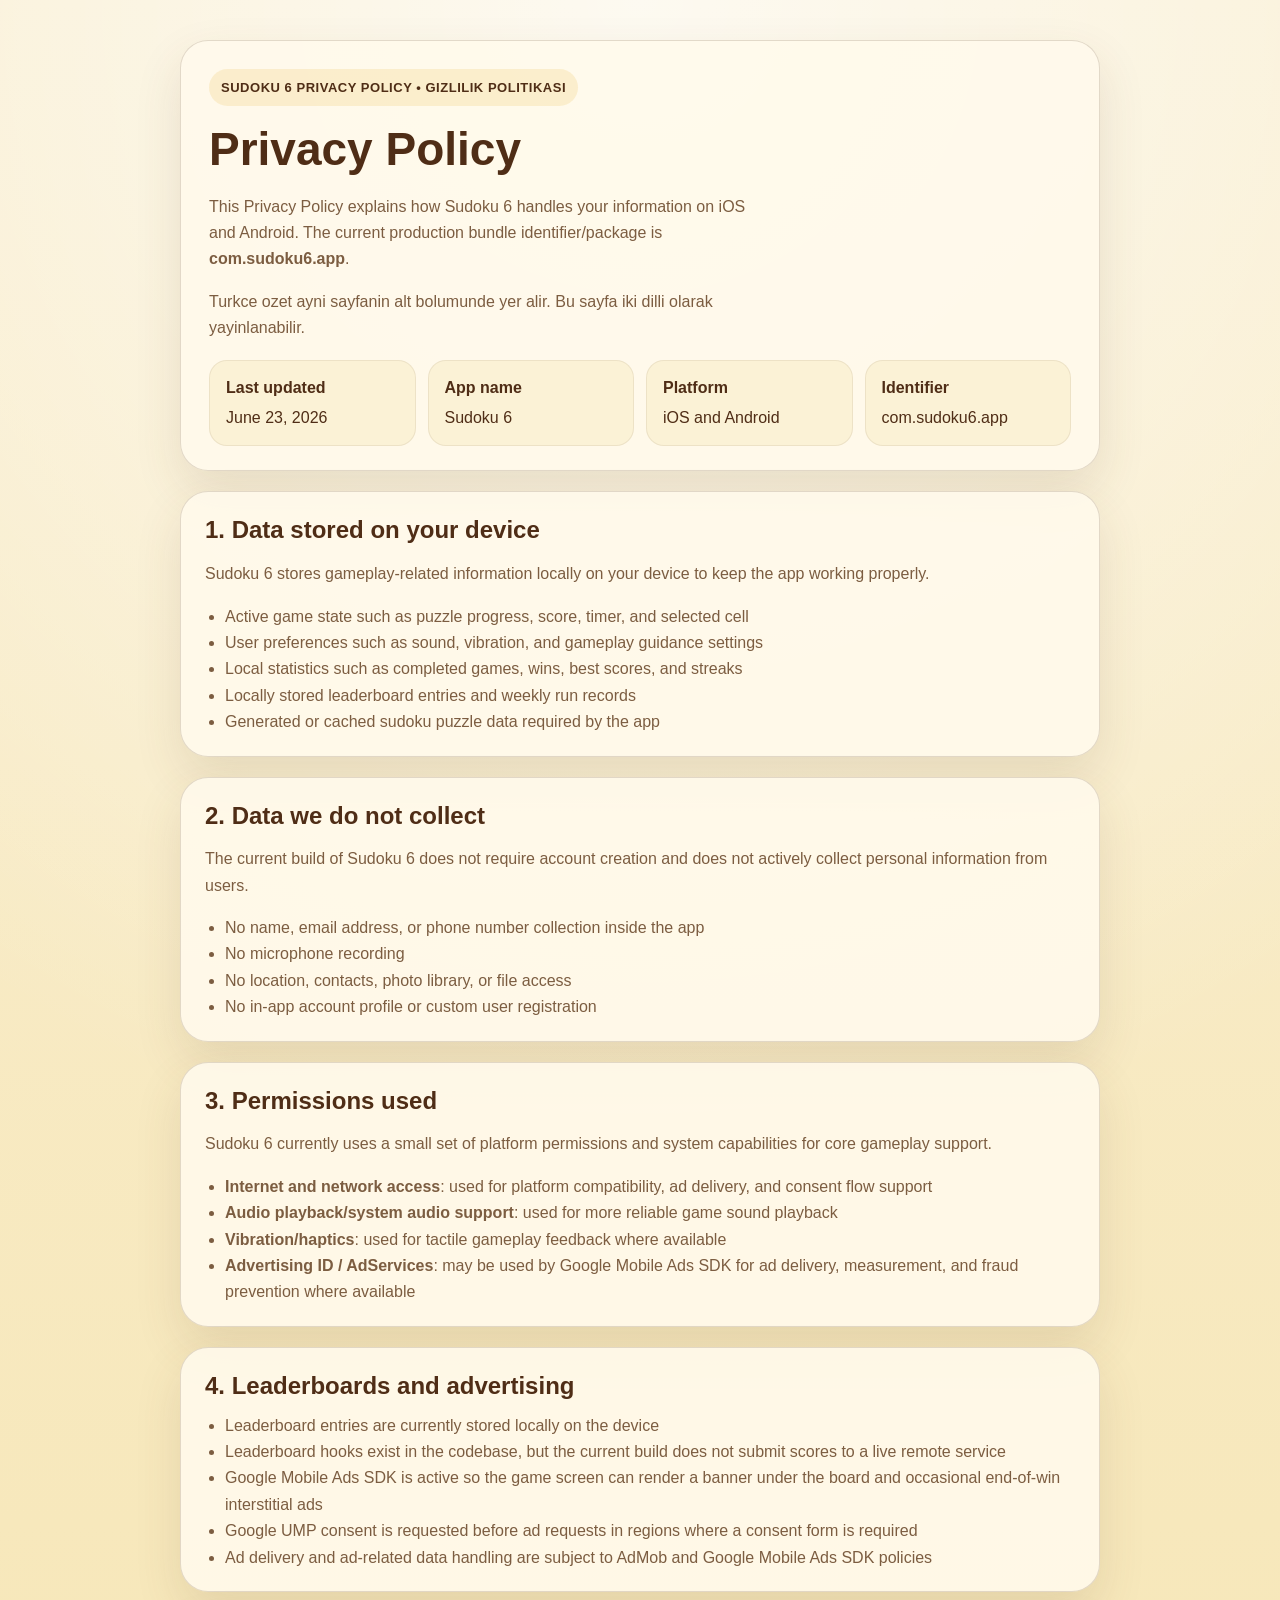
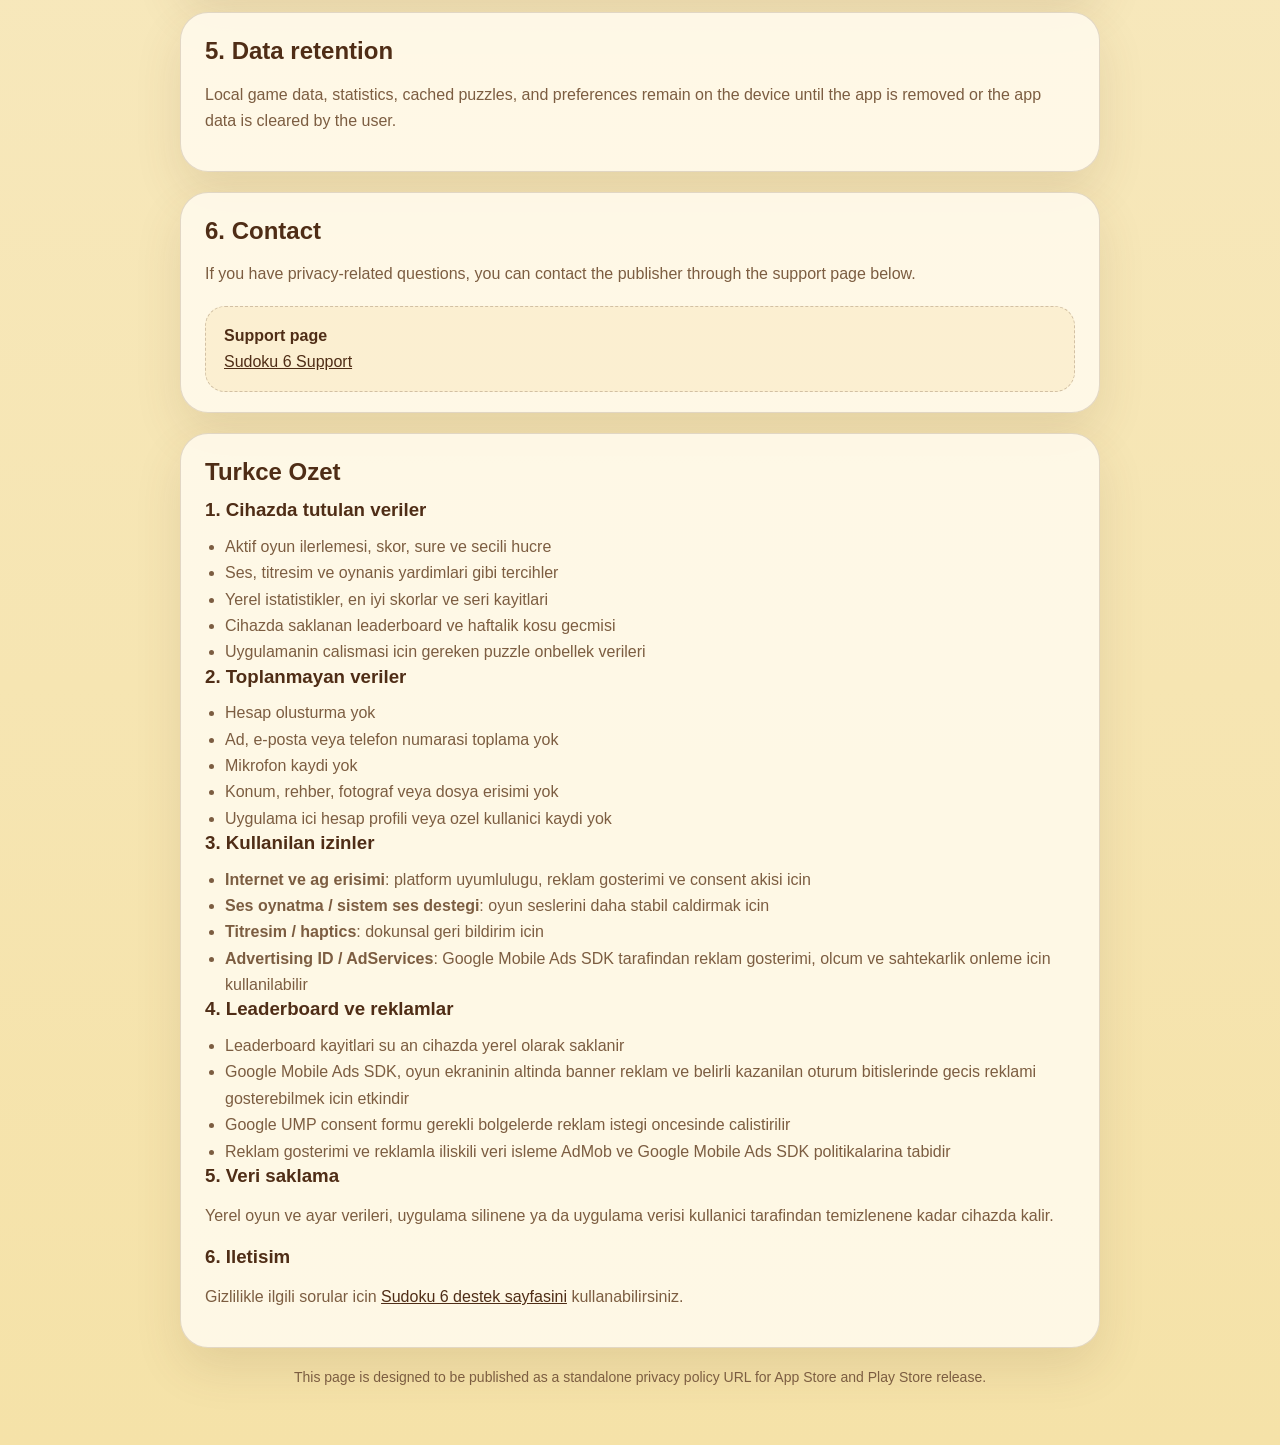
==== privacy.html @ 0a0fb77b "Add Sudoku 6 store pages" ====
<!DOCTYPE html>
<html lang="en">
  <head>
    <meta charset="utf-8" />
    <meta name="viewport" content="width=device-width, initial-scale=1" />
    <title>Sudoku 6 Privacy Policy</title>
    <meta
      name="description"
      content="Privacy policy for Sudoku 6 on iOS and Android, package and bundle identifier com.sudoku6.app."
    />
    <style>
      :root {
        color-scheme: light;
        --paper: #f7e8bf;
        --paper-soft: #fbf2d6;
        --ink: #4f2d16;
        --ink-soft: #7c5d41;
        --accent: #e6b63c;
        --line: rgba(79, 45, 22, 0.16);
        --shadow: 0 20px 48px rgba(95, 63, 29, 0.12);
      }

      * {
        box-sizing: border-box;
      }

      body {
        margin: 0;
        font-family: "Segoe UI", Tahoma, Geneva, Verdana, sans-serif;
        line-height: 1.65;
        color: var(--ink);
        background:
          radial-gradient(circle at top, rgba(255, 255, 255, 0.7), transparent 38%),
          linear-gradient(180deg, #f9eed0 0%, #f5e2a8 100%);
      }

      .shell {
        width: min(920px, calc(100% - 32px));
        margin: 40px auto 56px;
      }

      .hero,
      .card {
        background: rgba(255, 250, 235, 0.9);
        border: 1px solid var(--line);
        border-radius: 28px;
        box-shadow: var(--shadow);
      }

      .hero {
        padding: 28px 28px 24px;
        margin-bottom: 20px;
      }

      .badge {
        display: inline-flex;
        align-items: center;
        gap: 8px;
        padding: 8px 12px;
        border-radius: 999px;
        background: rgba(230, 182, 60, 0.18);
        color: var(--ink);
        font-size: 13px;
        font-weight: 700;
        letter-spacing: 0.04em;
        text-transform: uppercase;
      }

      h1,
      h2,
      h3 {
        margin: 0 0 12px;
        line-height: 1.2;
      }

      h1 {
        font-size: clamp(32px, 4vw, 46px);
        margin-top: 16px;
      }

      h2 {
        font-size: 24px;
      }

      p,
      li {
        color: var(--ink-soft);
        font-size: 16px;
      }

      .hero p {
        max-width: 62ch;
        margin-bottom: 0;
      }

      .meta {
        display: grid;
        grid-template-columns: repeat(auto-fit, minmax(180px, 1fr));
        gap: 12px;
        margin-top: 18px;
      }

      .meta-item {
        padding: 14px 16px;
        border-radius: 18px;
        background: var(--paper-soft);
        border: 1px solid rgba(79, 45, 22, 0.08);
      }

      .meta-item strong {
        display: block;
        color: var(--ink);
        margin-bottom: 4px;
      }

      .grid {
        display: grid;
        gap: 20px;
      }

      .card {
        padding: 24px 24px 20px;
      }

      ul {
        margin: 0;
        padding-left: 20px;
      }

      .contact {
        margin-top: 18px;
        padding: 16px 18px;
        border-radius: 20px;
        background: rgba(230, 182, 60, 0.12);
        border: 1px dashed rgba(79, 45, 22, 0.24);
      }

      a {
        color: var(--ink);
      }

      .footer {
        margin-top: 18px;
        text-align: center;
        color: var(--ink-soft);
        font-size: 14px;
      }

      @media (max-width: 640px) {
        .shell {
          width: min(100% - 20px, 920px);
          margin: 20px auto 32px;
        }

        .hero,
        .card {
          border-radius: 22px;
        }

        .hero,
        .card {
          padding: 20px 18px;
        }
      }
    </style>
  </head>
  <body>
    <main class="shell">
      <section class="hero">
        <span class="badge">Sudoku 6 Privacy Policy • Gizlilik Politikasi</span>
        <h1>Privacy Policy</h1>
        <p>
          This Privacy Policy explains how Sudoku 6 handles your information on iOS and Android.
          The current production bundle identifier/package is <strong>com.sudoku6.app</strong>.
        </p>
        <p>
          Turkce ozet ayni sayfanin alt bolumunde yer alir. Bu sayfa iki dilli olarak yayinlanabilir.
        </p>

        <div class="meta">
          <div class="meta-item">
            <strong>Last updated</strong>
            <span>June 23, 2026</span>
          </div>
          <div class="meta-item">
            <strong>App name</strong>
            <span>Sudoku 6</span>
          </div>
          <div class="meta-item">
            <strong>Platform</strong>
            <span>iOS and Android</span>
          </div>
          <div class="meta-item">
            <strong>Identifier</strong>
            <span>com.sudoku6.app</span>
          </div>
        </div>
      </section>

      <section class="grid">
        <article class="card">
          <h2>1. Data stored on your device</h2>
          <p>Sudoku 6 stores gameplay-related information locally on your device to keep the app working properly.</p>
          <ul>
            <li>Active game state such as puzzle progress, score, timer, and selected cell</li>
            <li>User preferences such as sound, vibration, and gameplay guidance settings</li>
            <li>Local statistics such as completed games, wins, best scores, and streaks</li>
            <li>Locally stored leaderboard entries and weekly run records</li>
            <li>Generated or cached sudoku puzzle data required by the app</li>
          </ul>
        </article>

        <article class="card">
          <h2>2. Data we do not collect</h2>
          <p>The current build of Sudoku 6 does not require account creation and does not actively collect personal information from users.</p>
          <ul>
            <li>No name, email address, or phone number collection inside the app</li>
            <li>No microphone recording</li>
            <li>No location, contacts, photo library, or file access</li>
            <li>No in-app account profile or custom user registration</li>
          </ul>
        </article>

        <article class="card">
          <h2>3. Permissions used</h2>
          <p>Sudoku 6 currently uses a small set of platform permissions and system capabilities for core gameplay support.</p>
          <ul>
            <li><strong>Internet and network access</strong>: used for platform compatibility, ad delivery, and consent flow support</li>
            <li><strong>Audio playback/system audio support</strong>: used for more reliable game sound playback</li>
            <li><strong>Vibration/haptics</strong>: used for tactile gameplay feedback where available</li>
            <li><strong>Advertising ID / AdServices</strong>: may be used by Google Mobile Ads SDK for ad delivery, measurement, and fraud prevention where available</li>
          </ul>
        </article>

        <article class="card">
          <h2>4. Leaderboards and advertising</h2>
          <ul>
            <li>Leaderboard entries are currently stored locally on the device</li>
            <li>Leaderboard hooks exist in the codebase, but the current build does not submit scores to a live remote service</li>
            <li>Google Mobile Ads SDK is active so the game screen can render a banner under the board and occasional end-of-win interstitial ads</li>
            <li>Google UMP consent is requested before ad requests in regions where a consent form is required</li>
            <li>Ad delivery and ad-related data handling are subject to AdMob and Google Mobile Ads SDK policies</li>
          </ul>
        </article>

        <article class="card">
          <h2>5. Data retention</h2>
          <p>
            Local game data, statistics, cached puzzles, and preferences remain on the device
            until the app is removed or the app data is cleared by the user.
          </p>
        </article>

        <article class="card">
          <h2>6. Contact</h2>
          <p>
            If you have privacy-related questions, you can contact the publisher through the support page below.
          </p>
          <div class="contact">
            <strong>Support page</strong><br />
            <a href="support.html">Sudoku 6 Support</a>
          </div>
        </article>

        <article class="card">
          <h2>Turkce Ozet</h2>
          <h3>1. Cihazda tutulan veriler</h3>
          <ul>
            <li>Aktif oyun ilerlemesi, skor, sure ve secili hucre</li>
            <li>Ses, titresim ve oynanis yardimlari gibi tercihler</li>
            <li>Yerel istatistikler, en iyi skorlar ve seri kayitlari</li>
            <li>Cihazda saklanan leaderboard ve haftalik kosu gecmisi</li>
            <li>Uygulamanin calismasi icin gereken puzzle onbellek verileri</li>
          </ul>

          <h3>2. Toplanmayan veriler</h3>
          <ul>
            <li>Hesap olusturma yok</li>
            <li>Ad, e-posta veya telefon numarasi toplama yok</li>
            <li>Mikrofon kaydi yok</li>
            <li>Konum, rehber, fotograf veya dosya erisimi yok</li>
            <li>Uygulama ici hesap profili veya ozel kullanici kaydi yok</li>
          </ul>

          <h3>3. Kullanilan izinler</h3>
          <ul>
            <li><strong>Internet ve ag erisimi</strong>: platform uyumlulugu, reklam gosterimi ve consent akisi icin</li>
            <li><strong>Ses oynatma / sistem ses destegi</strong>: oyun seslerini daha stabil caldirmak icin</li>
            <li><strong>Titresim / haptics</strong>: dokunsal geri bildirim icin</li>
            <li><strong>Advertising ID / AdServices</strong>: Google Mobile Ads SDK tarafindan reklam gosterimi, olcum ve sahtekarlik onleme icin kullanilabilir</li>
          </ul>

          <h3>4. Leaderboard ve reklamlar</h3>
          <ul>
            <li>Leaderboard kayitlari su an cihazda yerel olarak saklanir</li>
            <li>Google Mobile Ads SDK, oyun ekraninin altinda banner reklam ve belirli kazanilan oturum bitislerinde gecis reklami gosterebilmek icin etkindir</li>
            <li>Google UMP consent formu gerekli bolgelerde reklam istegi oncesinde calistirilir</li>
            <li>Reklam gosterimi ve reklamla iliskili veri isleme AdMob ve Google Mobile Ads SDK politikalarina tabidir</li>
          </ul>

          <h3>5. Veri saklama</h3>
          <p>
            Yerel oyun ve ayar verileri, uygulama silinene ya da uygulama verisi kullanici tarafindan temizlenene kadar cihazda kalir.
          </p>

          <h3>6. Iletisim</h3>
          <p>
            Gizlilikle ilgili sorular icin <a href="support.html">Sudoku 6 destek sayfasini</a> kullanabilirsiniz.
          </p>
        </article>
      </section>

      <p class="footer">
        This page is designed to be published as a standalone privacy policy URL for App Store and Play Store release.
      </p>
    </main>
  </body>
</html>
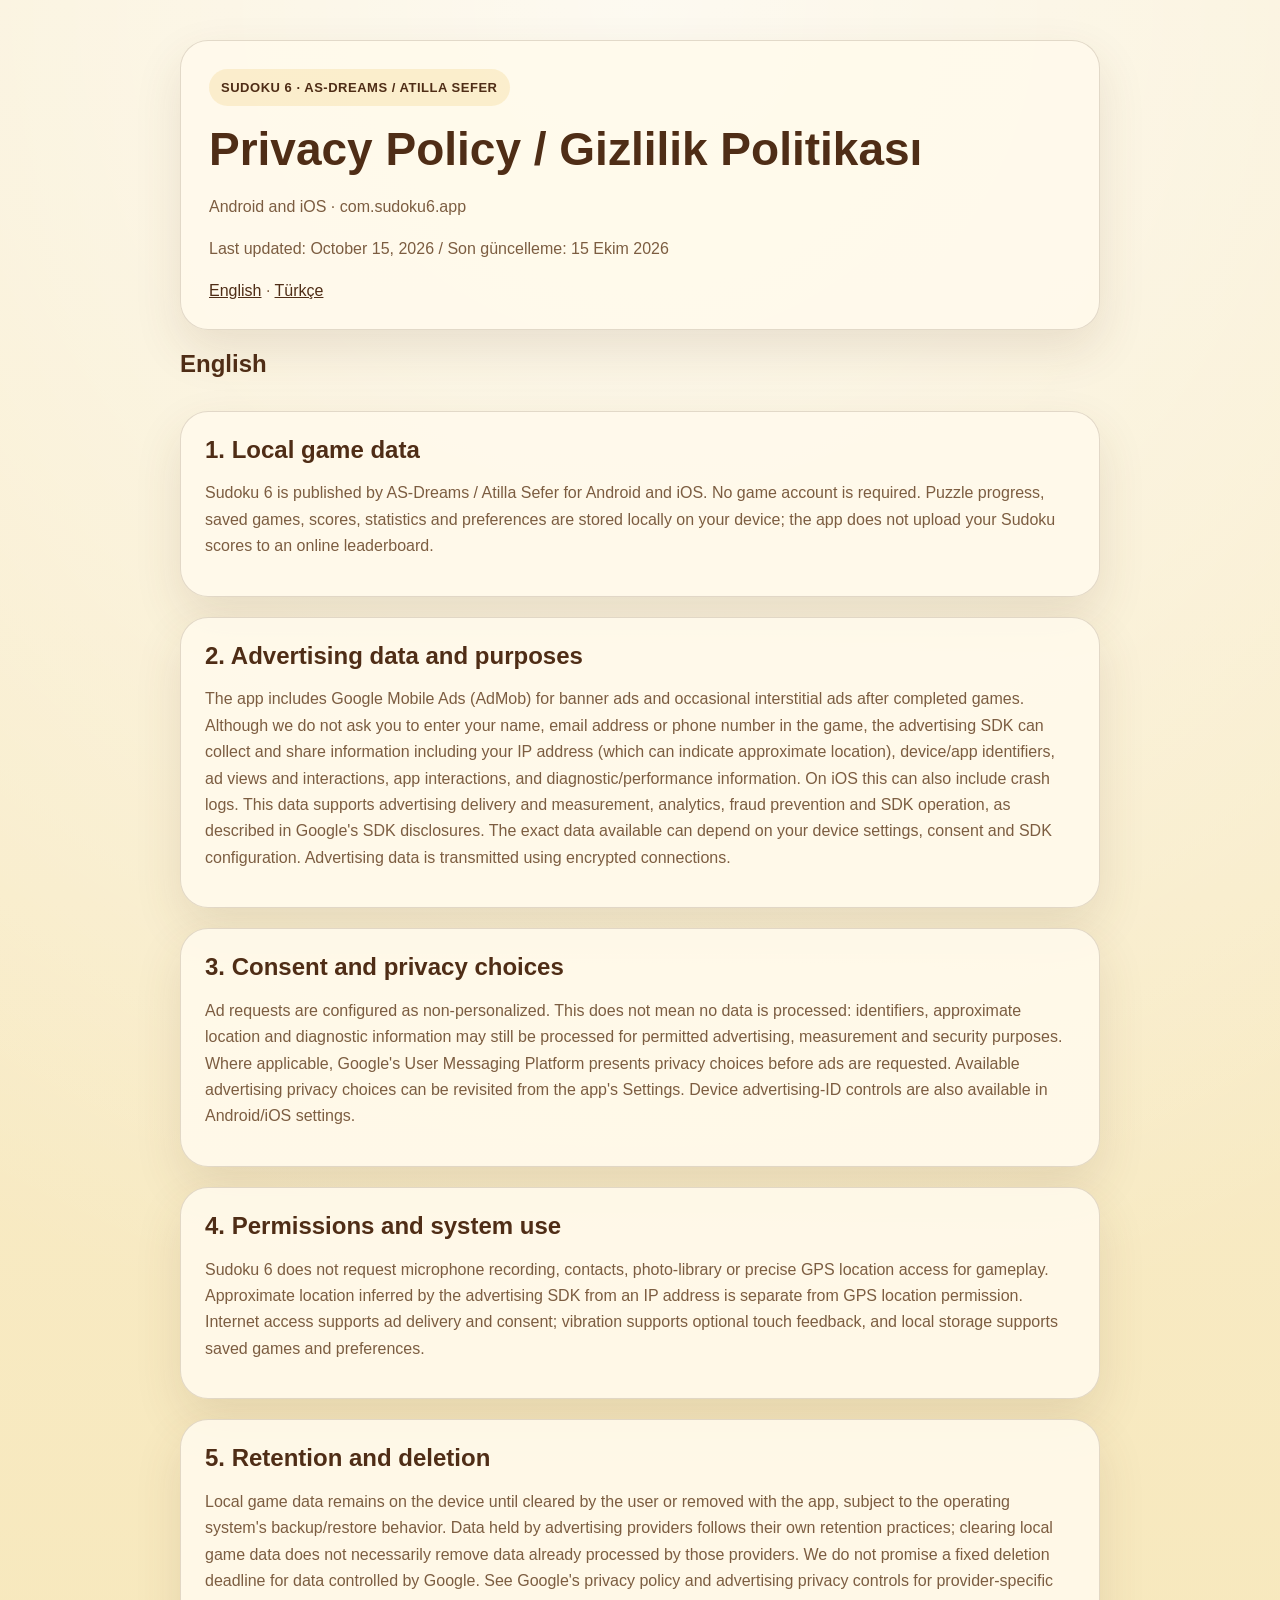
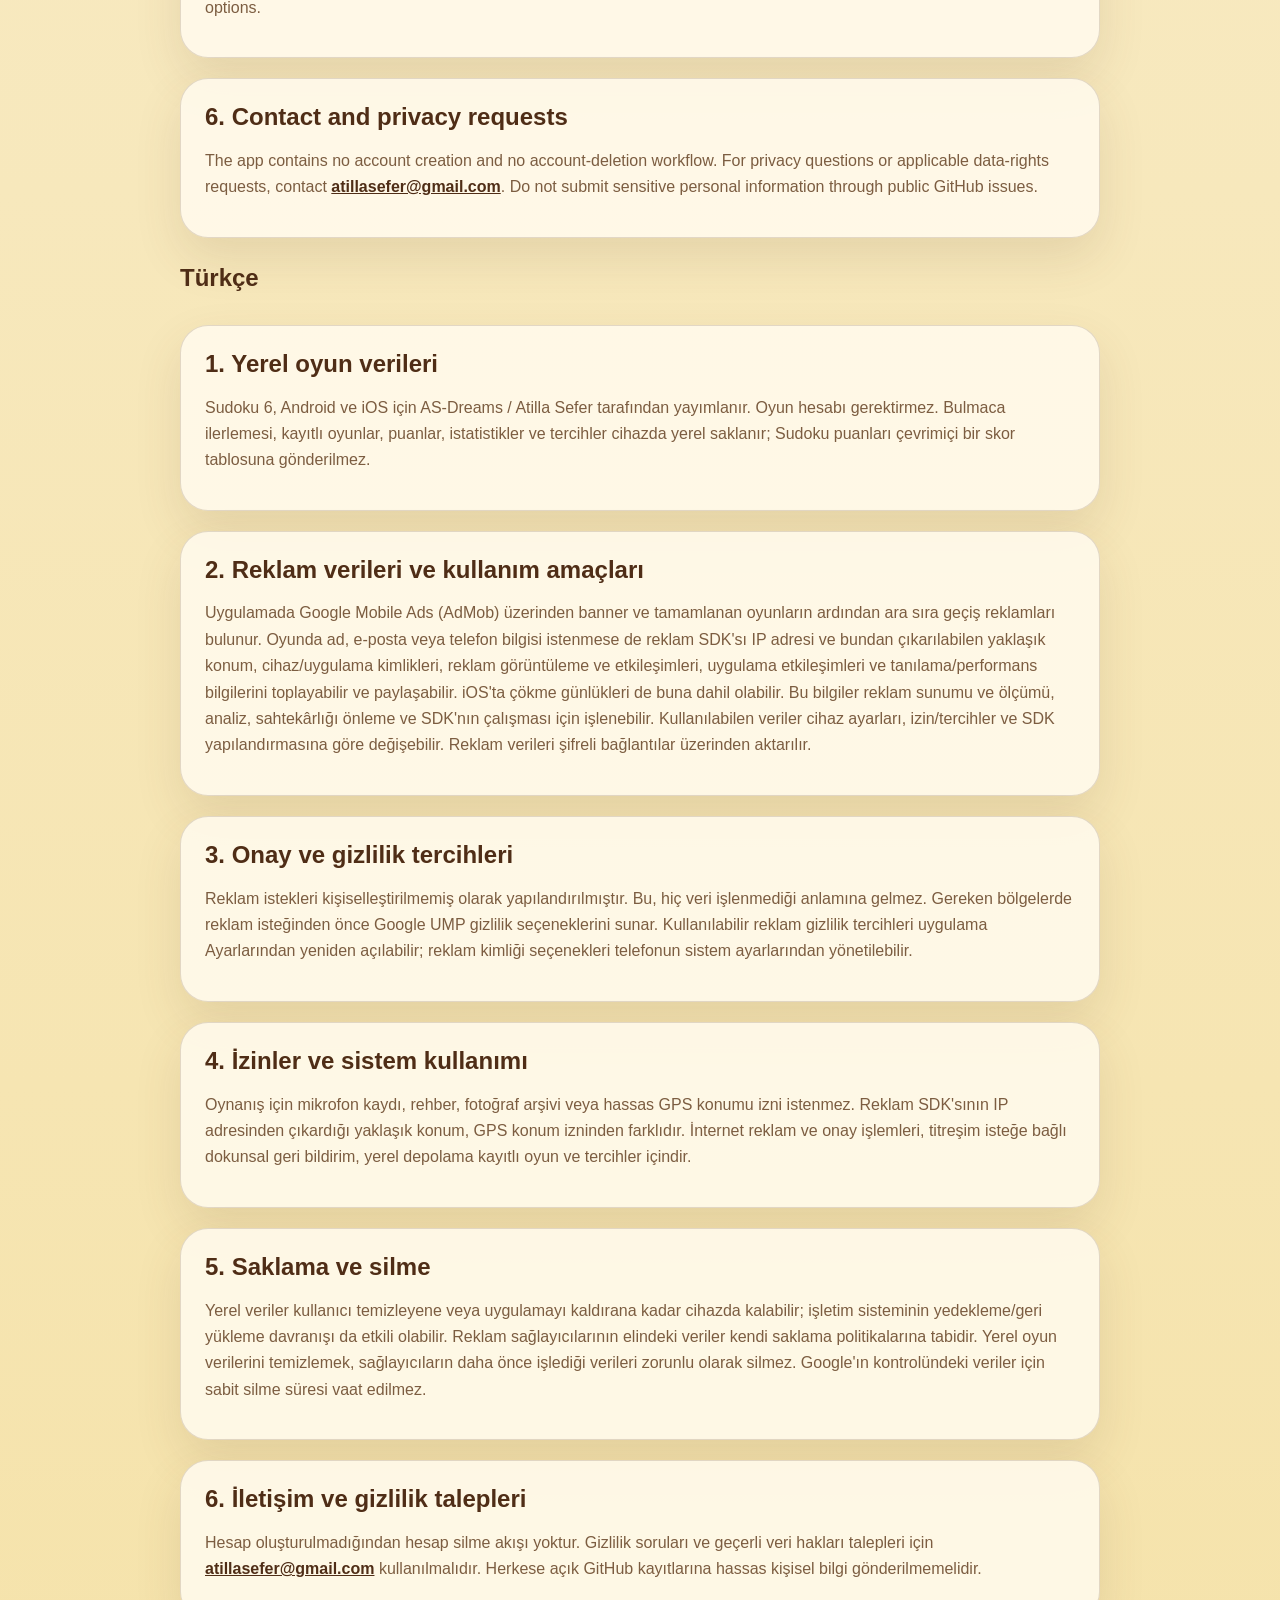
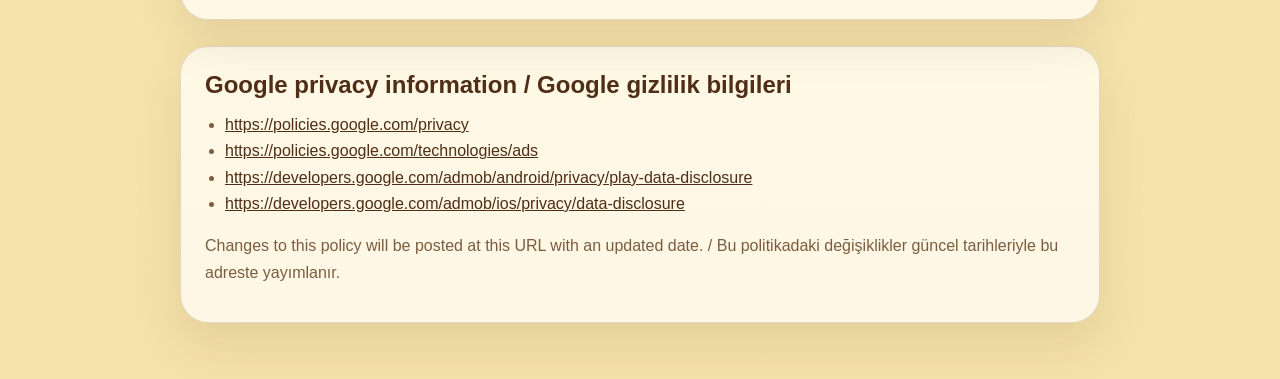
==== commit 485f67a9: "Update Sudoku6 privacy disclosures and contact details" ====
--- a/privacy.html
+++ b/privacy.html
@@ -164,155 +164,59 @@
       }
     </style>
   </head>
-  <body>
-    <main class="shell">
-      <section class="hero">
-        <span class="badge">Sudoku 6 Privacy Policy • Gizlilik Politikasi</span>
-        <h1>Privacy Policy</h1>
-        <p>
-          This Privacy Policy explains how Sudoku 6 handles your information on iOS and Android.
-          The current production bundle identifier/package is <strong>com.sudoku6.app</strong>.
-        </p>
-        <p>
-          Turkce ozet ayni sayfanin alt bolumunde yer alir. Bu sayfa iki dilli olarak yayinlanabilir.
-        </p>
-
-        <div class="meta">
-          <div class="meta-item">
-            <strong>Last updated</strong>
-            <span>June 23, 2026</span>
-          </div>
-          <div class="meta-item">
-            <strong>App name</strong>
-            <span>Sudoku 6</span>
-          </div>
-          <div class="meta-item">
-            <strong>Platform</strong>
-            <span>iOS and Android</span>
-          </div>
-          <div class="meta-item">
-            <strong>Identifier</strong>
-            <span>com.sudoku6.app</span>
-          </div>
-        </div>
-      </section>
-
-      <section class="grid">
-        <article class="card">
-          <h2>1. Data stored on your device</h2>
-          <p>Sudoku 6 stores gameplay-related information locally on your device to keep the app working properly.</p>
-          <ul>
-            <li>Active game state such as puzzle progress, score, timer, and selected cell</li>
-            <li>User preferences such as sound, vibration, and gameplay guidance settings</li>
-            <li>Local statistics such as completed games, wins, best scores, and streaks</li>
-            <li>Locally stored leaderboard entries and weekly run records</li>
-            <li>Generated or cached sudoku puzzle data required by the app</li>
-          </ul>
-        </article>
-
-        <article class="card">
-          <h2>2. Data we do not collect</h2>
-          <p>The current build of Sudoku 6 does not require account creation and does not actively collect personal information from users.</p>
-          <ul>
-            <li>No name, email address, or phone number collection inside the app</li>
-            <li>No microphone recording</li>
-            <li>No location, contacts, photo library, or file access</li>
-            <li>No in-app account profile or custom user registration</li>
-          </ul>
-        </article>
-
-        <article class="card">
-          <h2>3. Permissions used</h2>
-          <p>Sudoku 6 currently uses a small set of platform permissions and system capabilities for core gameplay support.</p>
-          <ul>
-            <li><strong>Internet and network access</strong>: used for platform compatibility, ad delivery, and consent flow support</li>
-            <li><strong>Audio playback/system audio support</strong>: used for more reliable game sound playback</li>
-            <li><strong>Vibration/haptics</strong>: used for tactile gameplay feedback where available</li>
-            <li><strong>Advertising ID / AdServices</strong>: may be used by Google Mobile Ads SDK for ad delivery, measurement, and fraud prevention where available</li>
-          </ul>
-        </article>
-
-        <article class="card">
-          <h2>4. Leaderboards and advertising</h2>
-          <ul>
-            <li>Leaderboard entries are currently stored locally on the device</li>
-            <li>Leaderboard hooks exist in the codebase, but the current build does not submit scores to a live remote service</li>
-            <li>Google Mobile Ads SDK is active so the game screen can render a banner under the board and occasional end-of-win interstitial ads</li>
-            <li>Google UMP consent is requested before ad requests in regions where a consent form is required</li>
-            <li>Ad delivery and ad-related data handling are subject to AdMob and Google Mobile Ads SDK policies</li>
-          </ul>
-        </article>
-
-        <article class="card">
-          <h2>5. Data retention</h2>
-          <p>
-            Local game data, statistics, cached puzzles, and preferences remain on the device
-            until the app is removed or the app data is cleared by the user.
-          </p>
-        </article>
-
-        <article class="card">
-          <h2>6. Contact</h2>
-          <p>
-            If you have privacy-related questions, you can contact the publisher through the support page below.
-          </p>
-          <div class="contact">
-            <strong>Support page</strong><br />
-            <a href="support.html">Sudoku 6 Support</a>
-          </div>
-        </article>
-
-        <article class="card">
-          <h2>Turkce Ozet</h2>
-          <h3>1. Cihazda tutulan veriler</h3>
-          <ul>
-            <li>Aktif oyun ilerlemesi, skor, sure ve secili hucre</li>
-            <li>Ses, titresim ve oynanis yardimlari gibi tercihler</li>
-            <li>Yerel istatistikler, en iyi skorlar ve seri kayitlari</li>
-            <li>Cihazda saklanan leaderboard ve haftalik kosu gecmisi</li>
-            <li>Uygulamanin calismasi icin gereken puzzle onbellek verileri</li>
-          </ul>
-
-          <h3>2. Toplanmayan veriler</h3>
-          <ul>
-            <li>Hesap olusturma yok</li>
-            <li>Ad, e-posta veya telefon numarasi toplama yok</li>
-            <li>Mikrofon kaydi yok</li>
-            <li>Konum, rehber, fotograf veya dosya erisimi yok</li>
-            <li>Uygulama ici hesap profili veya ozel kullanici kaydi yok</li>
-          </ul>
-
-          <h3>3. Kullanilan izinler</h3>
-          <ul>
-            <li><strong>Internet ve ag erisimi</strong>: platform uyumlulugu, reklam gosterimi ve consent akisi icin</li>
-            <li><strong>Ses oynatma / sistem ses destegi</strong>: oyun seslerini daha stabil caldirmak icin</li>
-            <li><strong>Titresim / haptics</strong>: dokunsal geri bildirim icin</li>
-            <li><strong>Advertising ID / AdServices</strong>: Google Mobile Ads SDK tarafindan reklam gosterimi, olcum ve sahtekarlik onleme icin kullanilabilir</li>
-          </ul>
-
-          <h3>4. Leaderboard ve reklamlar</h3>
-          <ul>
-            <li>Leaderboard kayitlari su an cihazda yerel olarak saklanir</li>
-            <li>Google Mobile Ads SDK, oyun ekraninin altinda banner reklam ve belirli kazanilan oturum bitislerinde gecis reklami gosterebilmek icin etkindir</li>
-            <li>Google UMP consent formu gerekli bolgelerde reklam istegi oncesinde calistirilir</li>
-            <li>Reklam gosterimi ve reklamla iliskili veri isleme AdMob ve Google Mobile Ads SDK politikalarina tabidir</li>
-          </ul>
-
-          <h3>5. Veri saklama</h3>
-          <p>
-            Yerel oyun ve ayar verileri, uygulama silinene ya da uygulama verisi kullanici tarafindan temizlenene kadar cihazda kalir.
-          </p>
-
-          <h3>6. Iletisim</h3>
-          <p>
-            Gizlilikle ilgili sorular icin <a href="support.html">Sudoku 6 destek sayfasini</a> kullanabilirsiniz.
-          </p>
-        </article>
-      </section>
-
-      <p class="footer">
-        This page is designed to be published as a standalone privacy policy URL for App Store and Play Store release.
-      </p>
-    </main>
-  </body>
-</html>
+  <body><main class="shell"><section class="hero"><span class="badge">Sudoku 6 · AS-Dreams / Atilla Sefer</span><h1>Privacy Policy / Gizlilik Politikası</h1>
+<p>Android and iOS · com.sudoku6.app</p>
+<p>Last updated: October 15, 2026 / Son güncelleme: 15 Ekim 2026</p>
+<p><a href="#english">English</a> · <a href="#turkish">Türkçe</a></p>
+</section>
+<section class="grid" id="english" lang="en" aria-label="English"><h2>English</h2>
+<article class="card"><h2>1. Local game data</h2>
+<p>Sudoku 6 is published by AS-Dreams / Atilla Sefer for Android and iOS. No game account is required. Puzzle progress, saved games, scores, statistics and preferences are stored locally on your device; the app does not upload your Sudoku scores to an online leaderboard.</p>
+</article>
+<article class="card"><h2>2. Advertising data and purposes</h2>
+<p>The app includes Google Mobile Ads (AdMob) for banner ads and occasional interstitial ads after completed games. Although we do not ask you to enter your name, email address or phone number in the game, the advertising SDK can collect and share information including your IP address (which can indicate approximate location), device/app identifiers, ad views and interactions, app interactions, and diagnostic/performance information. On iOS this can also include crash logs. This data supports advertising delivery and measurement, analytics, fraud prevention and SDK operation, as described in Google&#x27;s SDK disclosures. The exact data available can depend on your device settings, consent and SDK configuration. Advertising data is transmitted using encrypted connections.</p>
+</article>
+<article class="card"><h2>3. Consent and privacy choices</h2>
+<p>Ad requests are configured as non-personalized. This does not mean no data is processed: identifiers, approximate location and diagnostic information may still be processed for permitted advertising, measurement and security purposes. Where applicable, Google&#x27;s User Messaging Platform presents privacy choices before ads are requested. Available advertising privacy choices can be revisited from the app&#x27;s Settings. Device advertising-ID controls are also available in Android/iOS settings.</p>
+</article>
+<article class="card"><h2>4. Permissions and system use</h2>
+<p>Sudoku 6 does not request microphone recording, contacts, photo-library or precise GPS location access for gameplay. Approximate location inferred by the advertising SDK from an IP address is separate from GPS location permission. Internet access supports ad delivery and consent; vibration supports optional touch feedback, and local storage supports saved games and preferences.</p>
+</article>
+<article class="card"><h2>5. Retention and deletion</h2>
+<p>Local game data remains on the device until cleared by the user or removed with the app, subject to the operating system&#x27;s backup/restore behavior. Data held by advertising providers follows their own retention practices; clearing local game data does not necessarily remove data already processed by those providers. We do not promise a fixed deletion deadline for data controlled by Google. See Google&#x27;s privacy policy and advertising privacy controls for provider-specific options.</p>
+</article>
+<article class="card"><h2>6. Contact and privacy requests</h2>
+<p>The app contains no account creation and no account-deletion workflow. For privacy questions or applicable data-rights requests, contact <strong><a href="mailto:atillasefer@gmail.com">atillasefer@gmail.com</a></strong>. Do not submit sensitive personal information through public GitHub issues.</p>
+</article>
+</section>
+<br><section class="grid" id="turkish" lang="tr" aria-label="Türkçe"><h2>Türkçe</h2>
+<article class="card"><h2>1. Yerel oyun verileri</h2>
+<p>Sudoku 6, Android ve iOS için AS-Dreams / Atilla Sefer tarafından yayımlanır. Oyun hesabı gerektirmez. Bulmaca ilerlemesi, kayıtlı oyunlar, puanlar, istatistikler ve tercihler cihazda yerel saklanır; Sudoku puanları çevrimiçi bir skor tablosuna gönderilmez.</p>
+</article>
+<article class="card"><h2>2. Reklam verileri ve kullanım amaçları</h2>
+<p>Uygulamada Google Mobile Ads (AdMob) üzerinden banner ve tamamlanan oyunların ardından ara sıra geçiş reklamları bulunur. Oyunda ad, e-posta veya telefon bilgisi istenmese de reklam SDK&#x27;sı IP adresi ve bundan çıkarılabilen yaklaşık konum, cihaz/uygulama kimlikleri, reklam görüntüleme ve etkileşimleri, uygulama etkileşimleri ve tanılama/performans bilgilerini toplayabilir ve paylaşabilir. iOS&#x27;ta çökme günlükleri de buna dahil olabilir. Bu bilgiler reklam sunumu ve ölçümü, analiz, sahtekârlığı önleme ve SDK&#x27;nın çalışması için işlenebilir. Kullanılabilen veriler cihaz ayarları, izin/tercihler ve SDK yapılandırmasına göre değişebilir. Reklam verileri şifreli bağlantılar üzerinden aktarılır.</p>
+</article>
+<article class="card"><h2>3. Onay ve gizlilik tercihleri</h2>
+<p>Reklam istekleri kişiselleştirilmemiş olarak yapılandırılmıştır. Bu, hiç veri işlenmediği anlamına gelmez. Gereken bölgelerde reklam isteğinden önce Google UMP gizlilik seçeneklerini sunar. Kullanılabilir reklam gizlilik tercihleri uygulama Ayarlarından yeniden açılabilir; reklam kimliği seçenekleri telefonun sistem ayarlarından yönetilebilir.</p>
+</article>
+<article class="card"><h2>4. İzinler ve sistem kullanımı</h2>
+<p>Oynanış için mikrofon kaydı, rehber, fotoğraf arşivi veya hassas GPS konumu izni istenmez. Reklam SDK&#x27;sının IP adresinden çıkardığı yaklaşık konum, GPS konum izninden farklıdır. İnternet reklam ve onay işlemleri, titreşim isteğe bağlı dokunsal geri bildirim, yerel depolama kayıtlı oyun ve tercihler içindir.</p>
+</article>
+<article class="card"><h2>5. Saklama ve silme</h2>
+<p>Yerel veriler kullanıcı temizleyene veya uygulamayı kaldırana kadar cihazda kalabilir; işletim sisteminin yedekleme/geri yükleme davranışı da etkili olabilir. Reklam sağlayıcılarının elindeki veriler kendi saklama politikalarına tabidir. Yerel oyun verilerini temizlemek, sağlayıcıların daha önce işlediği verileri zorunlu olarak silmez. Google&#x27;ın kontrolündeki veriler için sabit silme süresi vaat edilmez.</p>
+</article>
+<article class="card"><h2>6. İletişim ve gizlilik talepleri</h2>
+<p>Hesap oluşturulmadığından hesap silme akışı yoktur. Gizlilik soruları ve geçerli veri hakları talepleri için <strong><a href="mailto:atillasefer@gmail.com">atillasefer@gmail.com</a></strong> kullanılmalıdır. Herkese açık GitHub kayıtlarına hassas kişisel bilgi gönderilmemelidir.</p>
+</article>
+</section>
+<br><section class="card"><h2>Google privacy information / Google gizlilik bilgileri</h2>
+<ul><li><a href="https://policies.google.com/privacy">https://policies.google.com/privacy</a></li>
+<li><a href="https://policies.google.com/technologies/ads">https://policies.google.com/technologies/ads</a></li>
+<li><a href="https://developers.google.com/admob/android/privacy/play-data-disclosure">https://developers.google.com/admob/android/privacy/play-data-disclosure</a></li>
+<li><a href="https://developers.google.com/admob/ios/privacy/data-disclosure">https://developers.google.com/admob/ios/privacy/data-disclosure</a></li>
+</ul>
+<p>Changes to this policy will be posted at this URL with an updated date. / Bu politikadaki değişiklikler güncel tarihleriyle bu adreste yayımlanır.</p>
+</section>
+</main>
+</body>
+</html>
